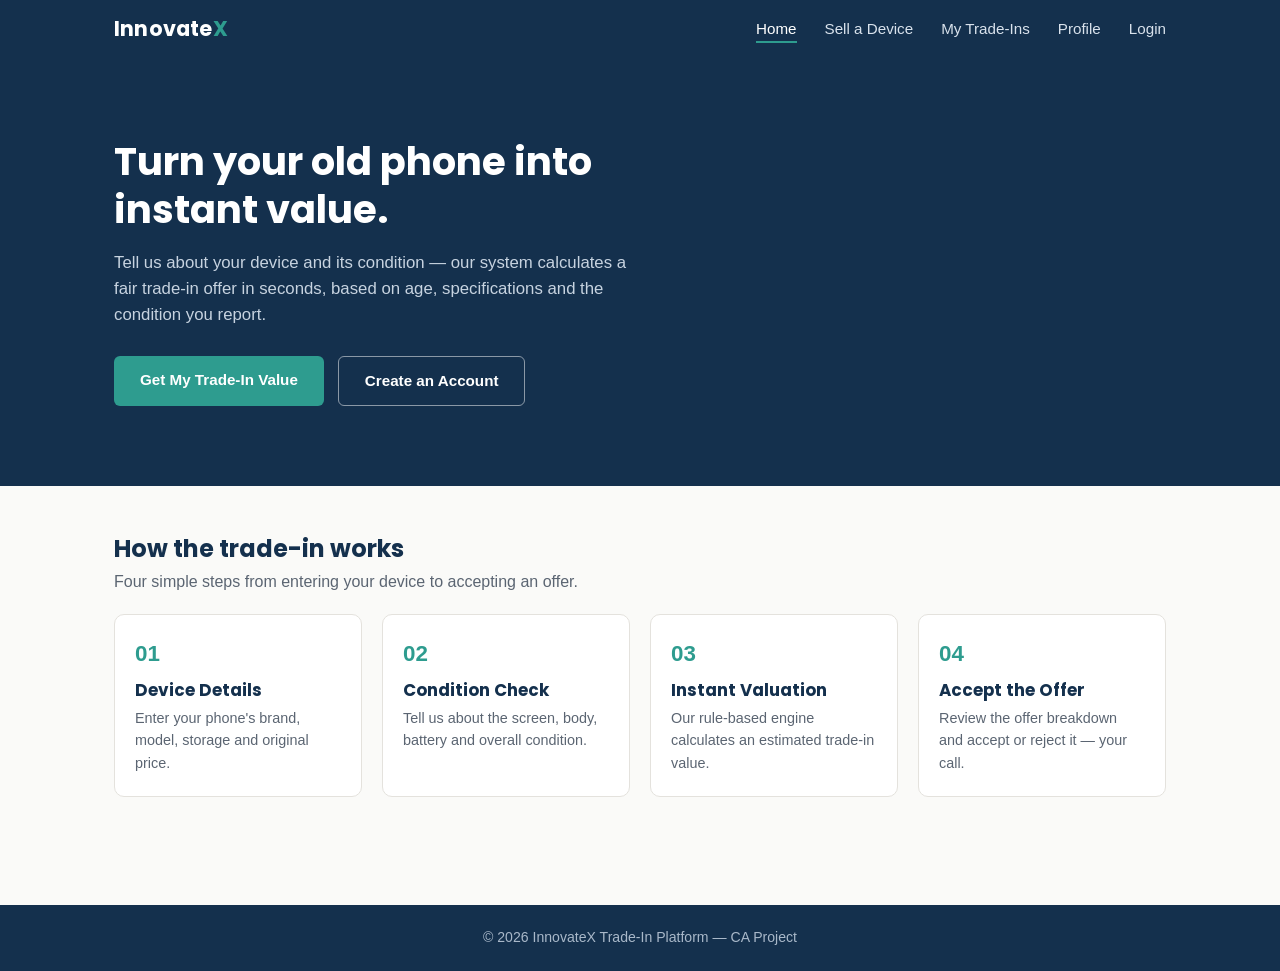
==== index.html @ 261d631e "Added Member 1 pages: home, login, register, device, profile, history" ====
<!DOCTYPE html>
<html lang="en">
<head>
  <meta charset="UTF-8" />
  <meta name="viewport" content="width=device-width, initial-scale=1.0" />
  <title>InnovateX Trade-In</title>
  <link rel="stylesheet" href="css/style.css" />
</head>
<body>

  <nav class="navbar">
    <div class="container">
      <a href="index.html" class="brand">Innovate<span>X</span></a>
      <ul class="nav-links">
        <li><a href="index.html" class="active">Home</a></li>
        <li><a href="device.html">Sell a Device</a></li>
        <li><a href="history.html">My Trade-Ins</a></li>
        <li><a href="profile.html">Profile</a></li>
        <li><a href="login.html">Login</a></li>
      </ul>
    </div>
  </nav>

  <header class="hero">
    <div class="container">
      <h1>Turn your old phone into instant value.</h1>
      <p>Tell us about your device and its condition — our system calculates
        a fair trade-in offer in seconds, based on age, specifications and
        the condition you report.</p>
      <div class="hero-actions">
        <a href="device.html" class="btn btn-primary">Get My Trade-In Value</a>
        <a href="register.html" class="btn btn-outline-light">Create an Account</a>
      </div>
    </div>
  </header>

  <section class="page-section">
    <div class="container">
      <h2>How the trade-in works</h2>
      <p style="color: var(--text-muted); margin-top: 6px;">
        Four simple steps from entering your device to accepting an offer.
      </p>

      <div class="steps">
        <div class="step">
          <div class="step-num">01</div>
          <h3>Device Details</h3>
          <p>Enter your phone's brand, model, storage and original price.</p>
        </div>
        <div class="step">
          <div class="step-num">02</div>
          <h3>Condition Check</h3>
          <p>Tell us about the screen, body, battery and overall condition.</p>
        </div>
        <div class="step">
          <div class="step-num">03</div>
          <h3>Instant Valuation</h3>
          <p>Our rule-based engine calculates an estimated trade-in value.</p>
        </div>
        <div class="step">
          <div class="step-num">04</div>
          <h3>Accept the Offer</h3>
          <p>Review the offer breakdown and accept or reject it — your call.</p>
        </div>
      </div>
    </div>
  </section>

  <footer>
    <div class="container">
      &copy; 2026 InnovateX Trade-In Platform — CA Project
    </div>
  </footer>

</body>
</html>
---- css/style.css ----
@import url('https://fonts.googleapis.com/css2?family=Poppins:wght@500;600;700&display=swap');

:root {
  --navy: #14304D;
  --navy-light: #1F4670;
  --teal: #2E9C8F;
  --teal-dark: #22796E;
  --bg: #FAFAF8;
  --surface: #FFFFFF;
  --text: #1F2937;
  --text-muted: #5B6572;
  --border: #E4E2DD;
  --success: #2E9C63;
  --danger: #C0503C;
  --warning: #C98A2C;

  --radius: 10px;
  --shadow: 0 2px 10px rgba(20, 48, 77, 0.08);
}

* { box-sizing: border-box; margin: 0; padding: 0; }

body {
  font-family: -apple-system, "Segoe UI", Roboto, Helvetica, Arial, sans-serif;
  background: var(--bg);
  color: var(--text);
  line-height: 1.55;
}

h1, h2, h3, .brand {
  font-family: "Poppins", -apple-system, sans-serif;
  color: var(--navy);
  line-height: 1.25;
}

a { color: var(--teal-dark); text-decoration: none; }
a:hover { text-decoration: underline; }

img { max-width: 100%; display: block; }

.container {
  width: 100%;
  max-width: 1100px;
  margin: 0 auto;
  padding: 0 24px;
}

.page-section { padding: 48px 0; }

.navbar {
  background: var(--navy);
  padding: 16px 0;
}

.navbar .container {
  display: flex;
  align-items: center;
  justify-content: space-between;
  flex-wrap: wrap;
  gap: 12px;
}

.brand {
  color: #fff;
  font-size: 1.3rem;
  font-weight: 700;
  letter-spacing: 0.2px;
}

.brand span { color: var(--teal); }

.nav-links {
  list-style: none;
  display: flex;
  gap: 28px;
  flex-wrap: wrap;
}

.nav-links a {
  color: #D9E2EC;
  font-weight: 500;
  font-size: 0.95rem;
  padding-bottom: 4px;
  border-bottom: 2px solid transparent;
}

.nav-links a:hover,
.nav-links a.active {
  color: #fff;
  border-bottom-color: var(--teal);
  text-decoration: none;
}

.btn {
  display: inline-block;
  padding: 12px 26px;
  border-radius: 6px;
  font-weight: 600;
  font-size: 0.95rem;
  border: none;
  cursor: pointer;
  text-align: center;
}

.btn-primary {
  background: var(--teal);
  color: #fff;
}
.btn-primary:hover {
  background: var(--teal-dark);
  text-decoration: none;
}

.btn-secondary {
  background: transparent;
  color: var(--navy);
  border: 1.5px solid var(--border);
}
.btn-secondary:hover {
  border-color: var(--navy);
  text-decoration: none;
}

.btn-outline-light {
  background: transparent;
  color: #fff;
  border: 1.5px solid rgba(255,255,255,0.5);
}
.btn-outline-light:hover {
  border-color: #fff;
  text-decoration: none;
}

.btn-block { width: 100%; }

.card {
  background: var(--surface);
  border: 1px solid var(--border);
  border-radius: var(--radius);
  box-shadow: var(--shadow);
  padding: 32px;
}

.form-card {
  max-width: 440px;
  margin: 40px auto;
}

.form-card h1 { font-size: 1.5rem; margin-bottom: 6px; }
.form-card .subtitle { color: var(--text-muted); margin-bottom: 24px; font-size: 0.95rem; }

.field { margin-bottom: 18px; }

.field label {
  display: block;
  font-weight: 600;
  font-size: 0.88rem;
  margin-bottom: 6px;
  color: var(--navy);
}

.field input,
.field select {
  width: 100%;
  padding: 11px 12px;
  border: 1.5px solid var(--border);
  border-radius: 6px;
  font-size: 0.95rem;
  font-family: inherit;
  background: #fff;
  color: var(--text);
}

.field input:focus,
.field select:focus {
  outline: none;
  border-color: var(--teal);
}

.field-row {
  display: flex;
  gap: 16px;
}
.field-row .field { flex: 1; }

.form-footer-note {
  margin-top: 18px;
  font-size: 0.9rem;
  color: var(--text-muted);
  text-align: center;
}

.hero {
  background: var(--navy);
  color: #fff;
  padding: 80px 0;
}

.hero h1 {
  color: #fff;
  font-size: 2.4rem;
  max-width: 620px;
  margin-bottom: 16px;
}

.hero p {
  color: #C7D3E0;
  max-width: 520px;
  margin-bottom: 28px;
  font-size: 1.05rem;
}

.hero-actions { display: flex; gap: 14px; flex-wrap: wrap; }

.steps {
  display: grid;
  grid-template-columns: repeat(4, 1fr);
  gap: 20px;
  margin-top: 20px;
}

.step {
  background: var(--surface);
  border: 1px solid var(--border);
  border-radius: var(--radius);
  padding: 22px 20px;
}

.step .step-num {
  color: var(--teal);
  font-weight: 700;
  font-size: 1.4rem;
  margin-bottom: 8px;
}

.step h3 { font-size: 1.05rem; margin-bottom: 6px; }
.step p { color: var(--text-muted); font-size: 0.9rem; }

table {
  width: 100%;
  border-collapse: collapse;
  background: var(--surface);
  border-radius: var(--radius);
  overflow: hidden;
  box-shadow: var(--shadow);
}

thead { background: var(--navy); }
thead th {
  color: #fff;
  text-align: left;
  padding: 14px 16px;
  font-size: 0.88rem;
  font-weight: 600;
}

tbody td {
  padding: 14px 16px;
  border-bottom: 1px solid var(--border);
  font-size: 0.92rem;
}

tbody tr:last-child td { border-bottom: none; }

.badge {
  display: inline-block;
  padding: 4px 12px;
  border-radius: 20px;
  font-size: 0.8rem;
  font-weight: 600;
}
.badge-accepted { background: #E4F5EA; color: var(--success); }
.badge-rejected { background: #FBEAE6; color: var(--danger); }
.badge-pending  { background: #FBF2E1; color: var(--warning); }

footer {
  background: var(--navy);
  color: #A9B8C9;
  text-align: center;
  padding: 22px 0;
  margin-top: 60px;
  font-size: 0.88rem;
}

@media (max-width: 720px) {
  .steps { grid-template-columns: 1fr; }
  .field-row { flex-direction: column; gap: 0; }
  .hero h1 { font-size: 1.9rem; }
  .navbar .container { flex-direction: column; align-items: flex-start; }
}
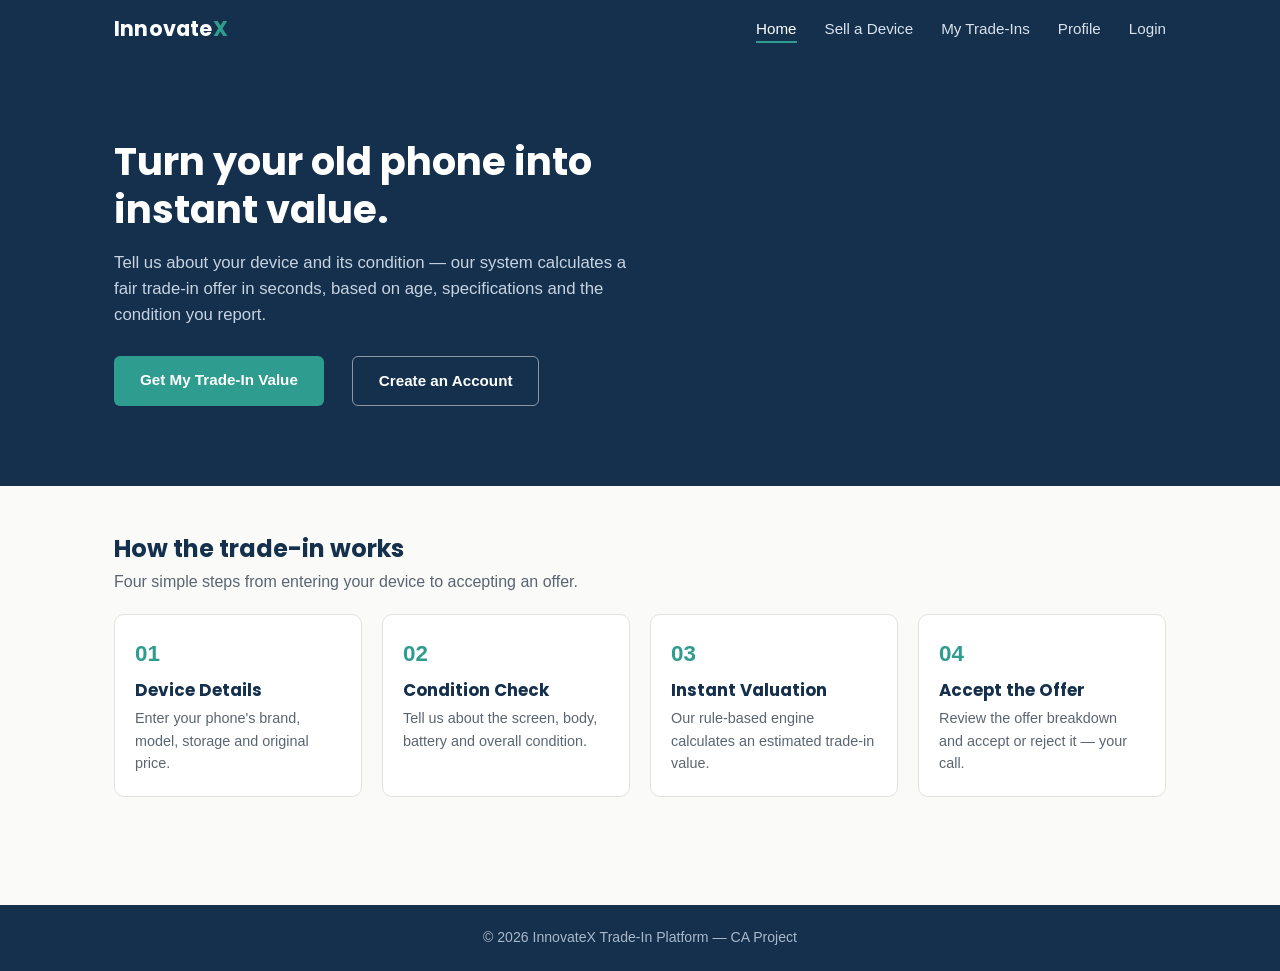
==== commit f7cdde53: "Update index.html" ====
--- a/index.html
+++ b/index.html
@@ -29,6 +29,7 @@
         the condition you report.</p>
       <div class="hero-actions">
         <a href="device.html" class="btn btn-primary">Get My Trade-In Value</a>
+        <br><br>
         <a href="register.html" class="btn btn-outline-light">Create an Account</a>
       </div>
     </div>
